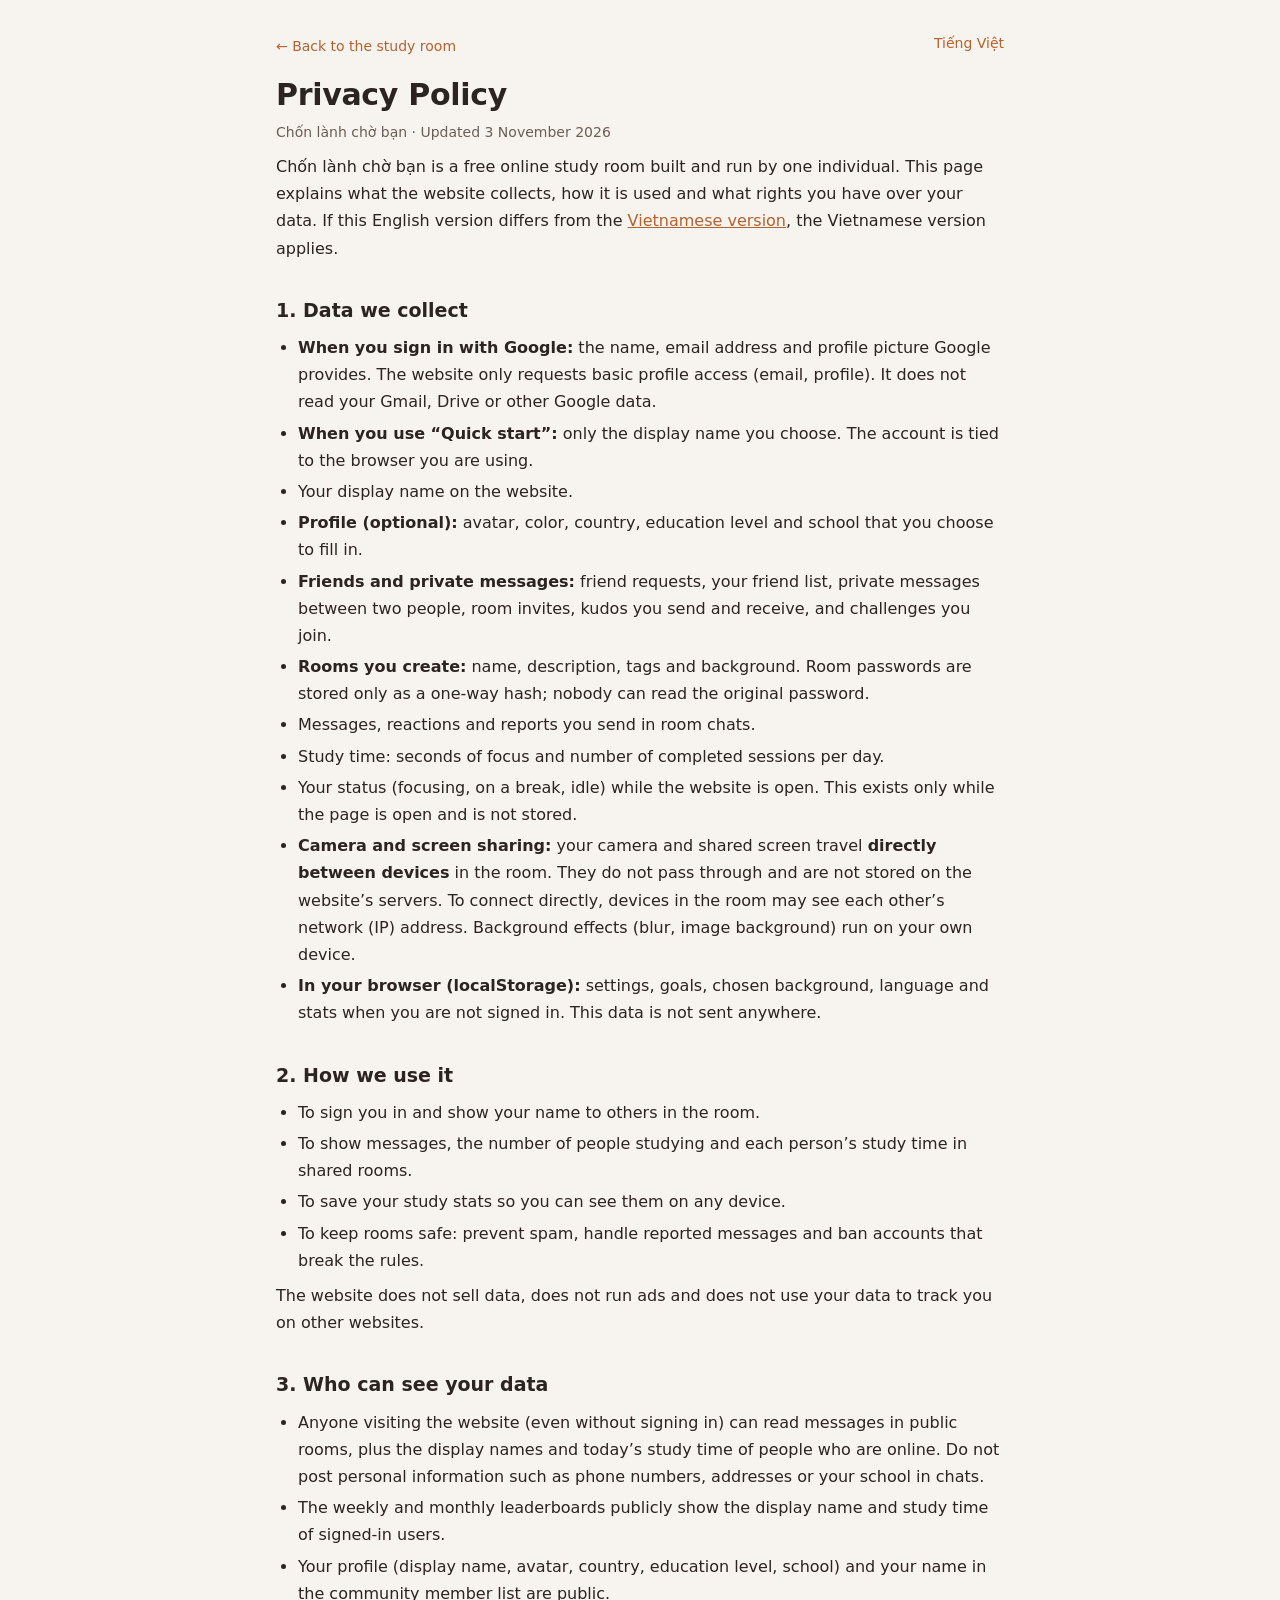
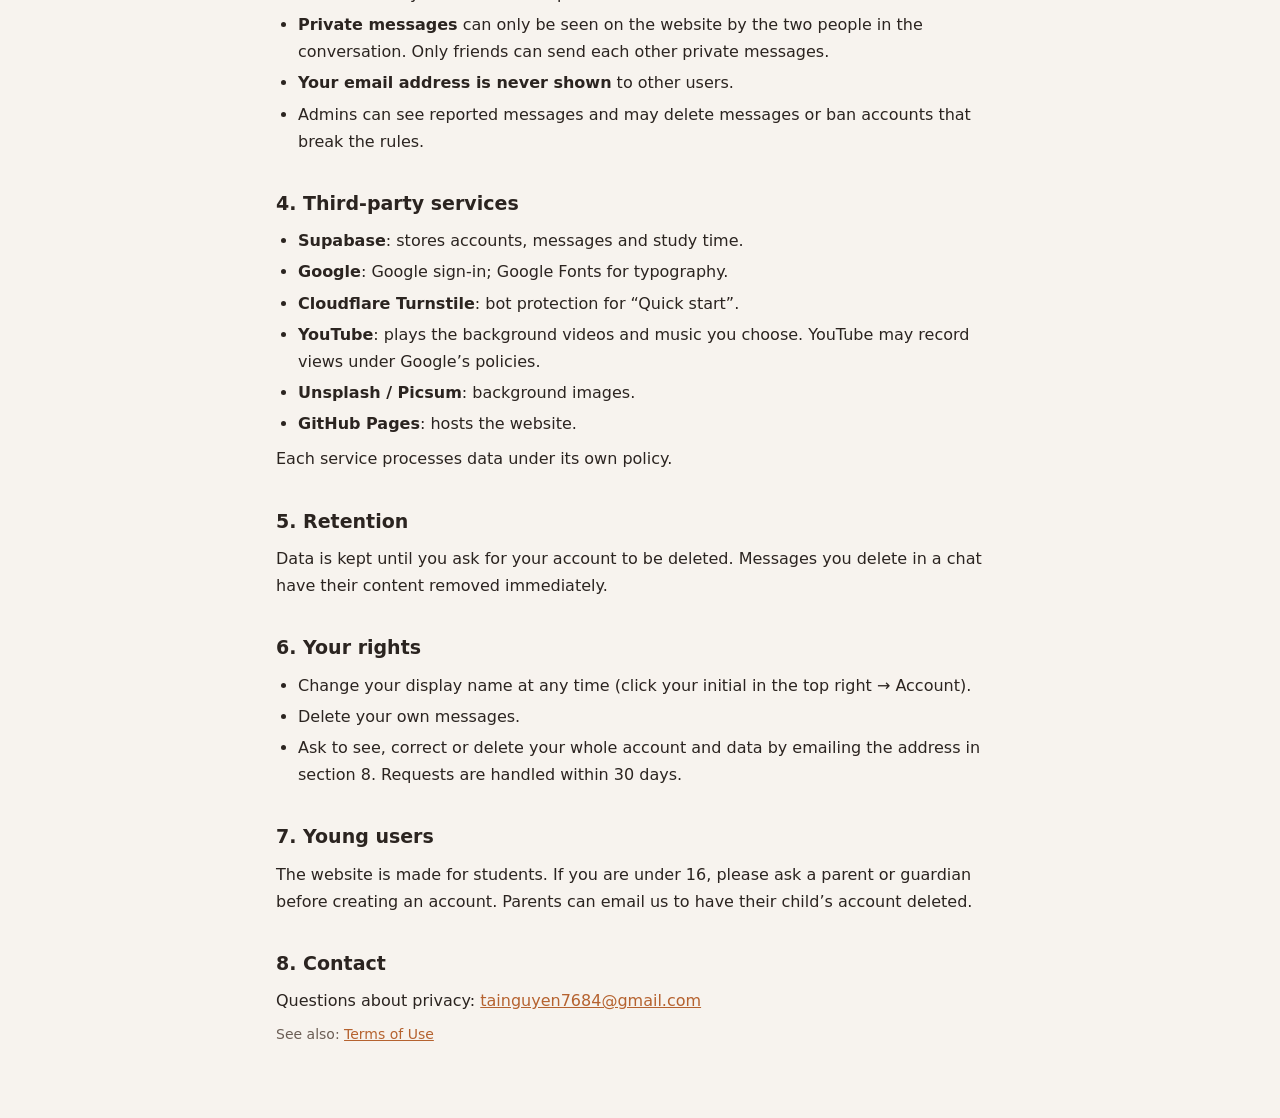
==== privacy-en.html @ 83a5f812 "Ban web 491a21d" ====
<!doctype html>
<html lang="en">
<head>
<meta charset="UTF-8" />
<meta name="viewport" content="width=device-width, initial-scale=1.0" />
<title>Privacy — Chốn lành chờ bạn</title>
<link rel="stylesheet" href="legal.css" />
</head>
<body>
<main>
  <a class="back" href="./">← Back to the study room</a> <a class="lang" href="privacy.html" lang="vi">Tiếng Việt</a>
  <h1>Privacy Policy</h1>
  <p class="meta">Chốn lành chờ bạn · Updated 3 November 2026</p>
  <p>Chốn lành chờ bạn is a free online study room built and run by one individual. This page explains what the website collects, how it is used and what rights you have over your data. If this English version differs from the <a href="privacy.html">Vietnamese version</a>, the Vietnamese version applies.</p>

  <h2>1. Data we collect</h2>
  <ul>
    <li><b>When you sign in with Google:</b> the name, email address and profile picture Google provides. The website only requests basic profile access (email, profile). It does not read your Gmail, Drive or other Google data.</li>
    <li><b>When you use “Quick start”:</b> only the display name you choose. The account is tied to the browser you are using.</li>
    <li>Your display name on the website.</li>
    <li><b>Profile (optional):</b> avatar, color, country, education level and school that you choose to fill in.</li>
    <li><b>Friends and private messages:</b> friend requests, your friend list, private messages between two people, room invites, kudos you send and receive, and challenges you join.</li>
    <li><b>Rooms you create:</b> name, description, tags and background. Room passwords are stored only as a one-way hash; nobody can read the original password.</li>
    <li>Messages, reactions and reports you send in room chats.</li>
    <li>Study time: seconds of focus and number of completed sessions per day.</li>
    <li>Your status (focusing, on a break, idle) while the website is open. This exists only while the page is open and is not stored.</li>
    <li><b>Camera and screen sharing:</b> your camera and shared screen travel <b>directly between devices</b> in the room. They do not pass through and are not stored on the website’s servers. To connect directly, devices in the room may see each other’s network (IP) address. Background effects (blur, image background) run on your own device.</li>
    <li><b>In your browser (localStorage):</b> settings, goals, chosen background, language and stats when you are not signed in. This data is not sent anywhere.</li>
  </ul>

  <h2>2. How we use it</h2>
  <ul>
    <li>To sign you in and show your name to others in the room.</li>
    <li>To show messages, the number of people studying and each person’s study time in shared rooms.</li>
    <li>To save your study stats so you can see them on any device.</li>
    <li>To keep rooms safe: prevent spam, handle reported messages and ban accounts that break the rules.</li>
  </ul>
  <p>The website does not sell data, does not run ads and does not use your data to track you on other websites.</p>

  <h2>3. Who can see your data</h2>
  <ul>
    <li>Anyone visiting the website (even without signing in) can read messages in public rooms, plus the display names and today’s study time of people who are online. Do not post personal information such as phone numbers, addresses or your school in chats.</li>
    <li>The weekly and monthly leaderboards publicly show the display name and study time of signed-in users.</li>
    <li>Your profile (display name, avatar, country, education level, school) and your name in the community member list are public.</li>
    <li><b>Private messages</b> can only be seen on the website by the two people in the conversation. Only friends can send each other private messages.</li>
    <li><b>Your email address is never shown</b> to other users.</li>
    <li>Admins can see reported messages and may delete messages or ban accounts that break the rules.</li>
  </ul>

  <h2>4. Third-party services</h2>
  <ul>
    <li><b>Supabase</b>: stores accounts, messages and study time.</li>
    <li><b>Google</b>: Google sign-in; Google Fonts for typography.</li>
    <li><b>Cloudflare Turnstile</b>: bot protection for “Quick start”.</li>
    <li><b>YouTube</b>: plays the background videos and music you choose. YouTube may record views under Google’s policies.</li>
    <li><b>Unsplash / Picsum</b>: background images.</li>
    <li><b>GitHub Pages</b>: hosts the website.</li>
  </ul>
  <p>Each service processes data under its own policy.</p>

  <h2>5. Retention</h2>
  <p>Data is kept until you ask for your account to be deleted. Messages you delete in a chat have their content removed immediately.</p>

  <h2>6. Your rights</h2>
  <ul>
    <li>Change your display name at any time (click your initial in the top right → Account).</li>
    <li>Delete your own messages.</li>
    <li>Ask to see, correct or delete your whole account and data by emailing the address in section 8. Requests are handled within 30 days.</li>
  </ul>

  <h2>7. Young users</h2>
  <p>The website is made for students. If you are under 16, please ask a parent or guardian before creating an account. Parents can email us to have their child’s account deleted.</p>

  <h2>8. Contact</h2>
  <p>Questions about privacy: <a href="mailto:tainguyen7684@gmail.com">tainguyen7684@gmail.com</a></p>

  <p class="meta">See also: <a href="terms-en.html">Terms of Use</a></p>
</main>
</body>
</html>
---- legal.css ----
:root { --bg: #f7f3ee; --ink: #2b2420; --ink-2: #6b5e55; --accent: #b5622f; --card: #fff; --line: #e8ded4; }
@media (prefers-color-scheme: dark) {
  :root { --bg: #1b1d27; --ink: #eceef5; --ink-2: #a6abbd; --accent: #f4a873; --card: #232634; --line: #30344a; }
}
* { box-sizing: border-box; }
body { margin: 0; background: var(--bg); color: var(--ink); font: 16px/1.7 system-ui, -apple-system, 'Segoe UI', sans-serif; }
main { max-width: 760px; margin: 0 auto; padding: 32px 16px 64px; }
h1 { font-size: 30px; line-height: 1.2; margin: 18px 0 4px; letter-spacing: -0.01em; }
h2 { font-size: 19px; margin: 32px 0 8px; }
p, ul { margin: 8px 0; }
ul { padding-left: 22px; }
li { margin: 4px 0; }
a { color: var(--accent); }
.meta { color: var(--ink-2); font-size: 14px; }
.back { font-size: 14px; text-decoration: none; }
.lang { float: right; font-size: 14px; text-decoration: none; }
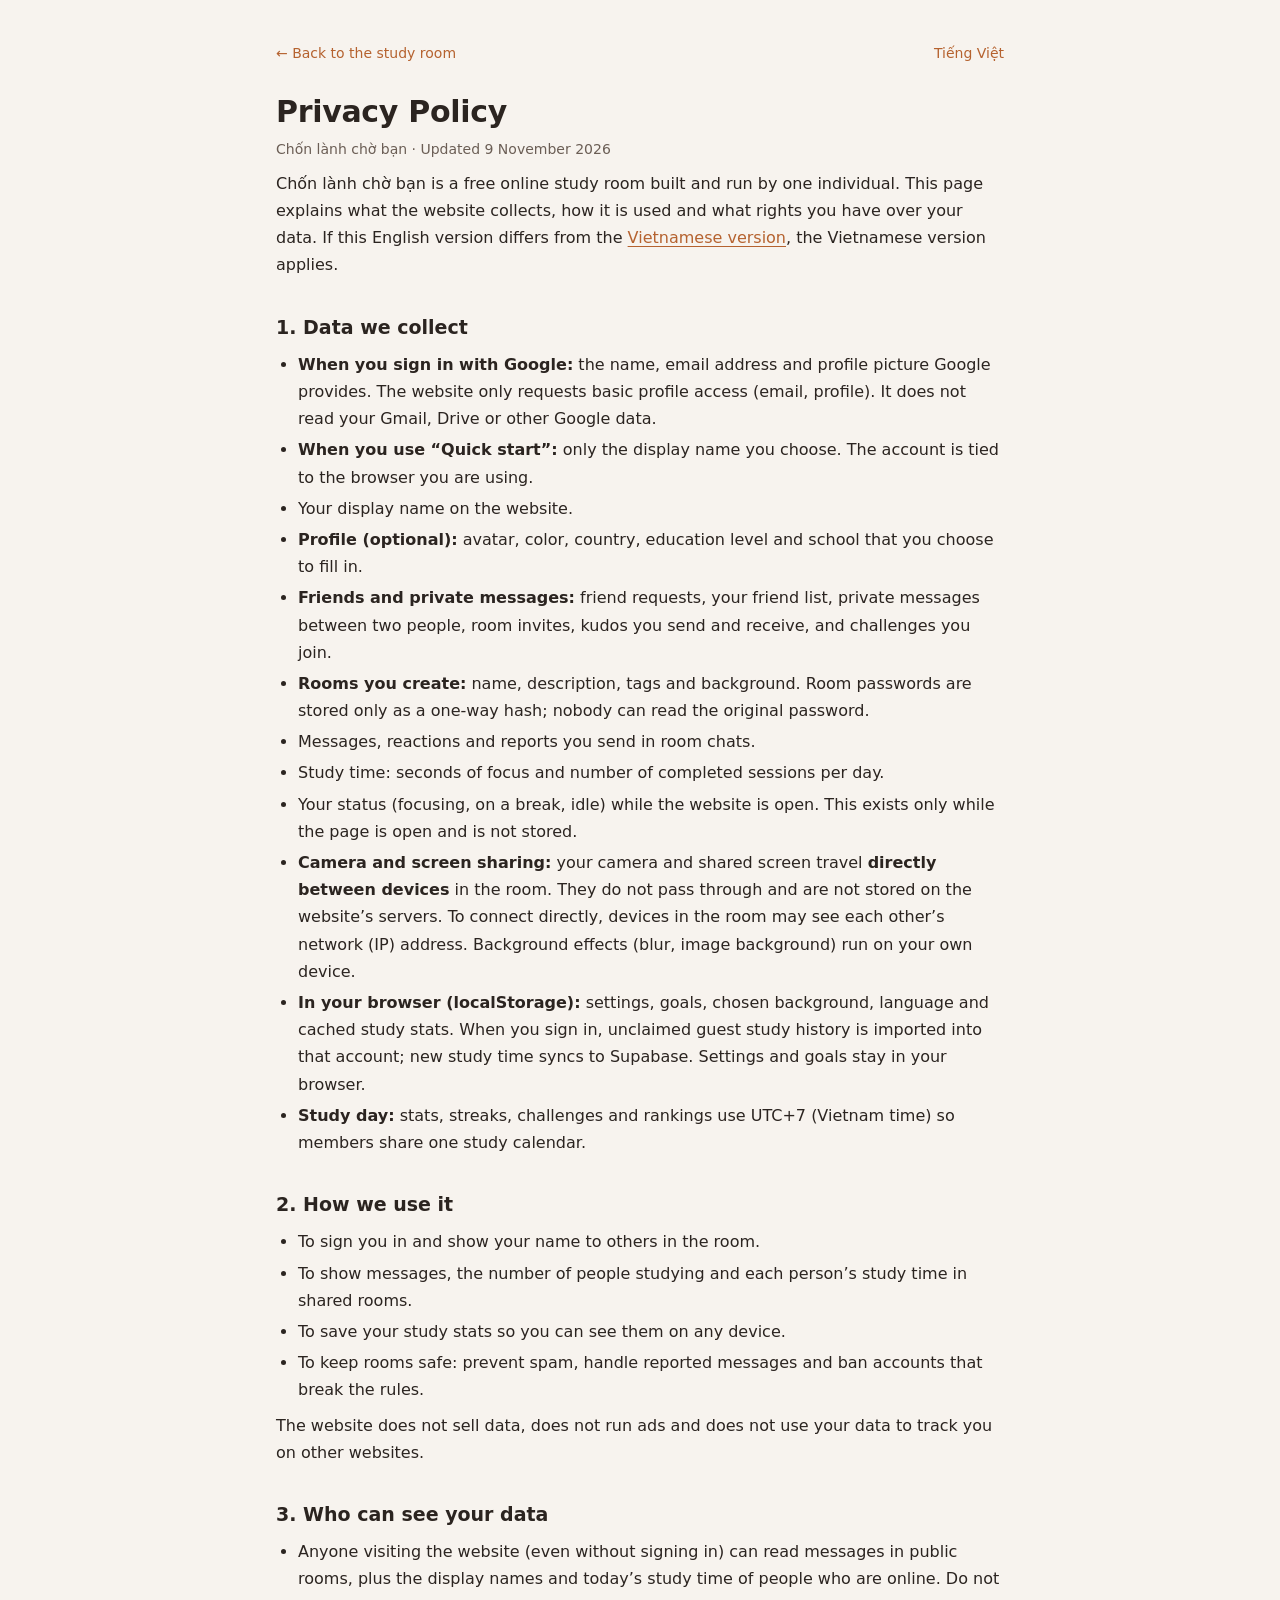
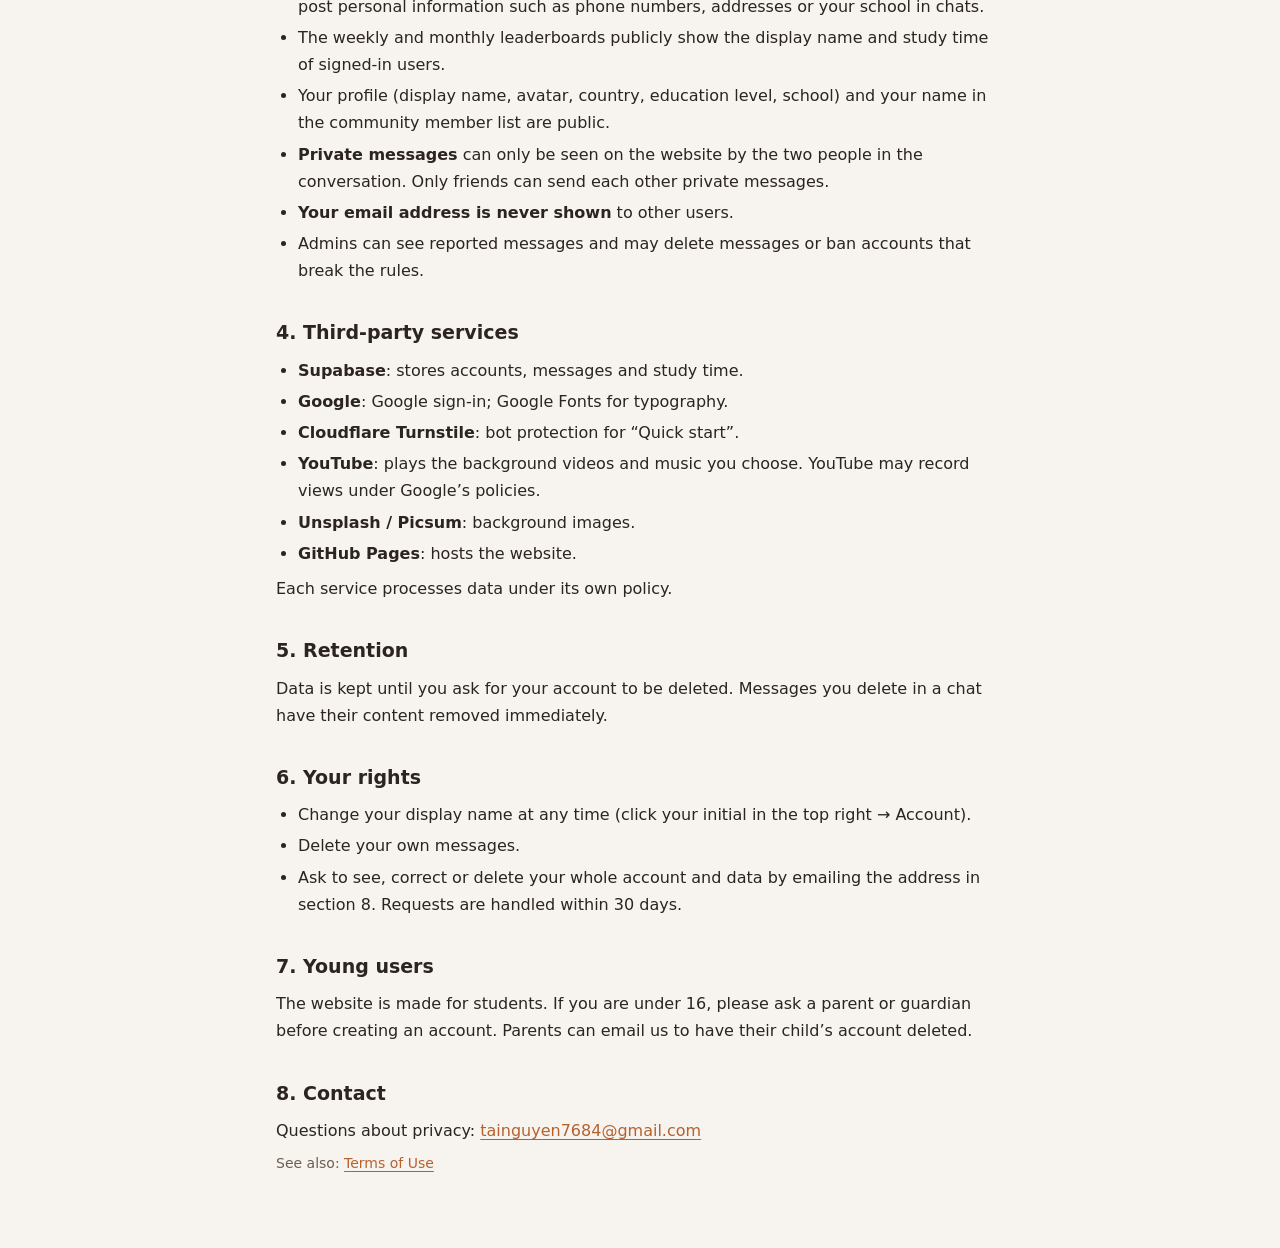
==== commit 42ef67a8: "Release cddedcb9fb72b956 source b91156c" ====
--- a/privacy-en.html
+++ b/privacy-en.html
@@ -10,7 +10,7 @@
 <main>
   <a class="back" href="./">← Back to the study room</a> <a class="lang" href="privacy.html" lang="vi">Tiếng Việt</a>
   <h1>Privacy Policy</h1>
-  <p class="meta">Chốn lành chờ bạn · Updated 3 November 2026</p>
+  <p class="meta">Chốn lành chờ bạn · Updated 9 November 2026</p>
   <p>Chốn lành chờ bạn is a free online study room built and run by one individual. This page explains what the website collects, how it is used and what rights you have over your data. If this English version differs from the <a href="privacy.html">Vietnamese version</a>, the Vietnamese version applies.</p>
 
   <h2>1. Data we collect</h2>
@@ -25,7 +25,8 @@
     <li>Study time: seconds of focus and number of completed sessions per day.</li>
     <li>Your status (focusing, on a break, idle) while the website is open. This exists only while the page is open and is not stored.</li>
     <li><b>Camera and screen sharing:</b> your camera and shared screen travel <b>directly between devices</b> in the room. They do not pass through and are not stored on the website’s servers. To connect directly, devices in the room may see each other’s network (IP) address. Background effects (blur, image background) run on your own device.</li>
-    <li><b>In your browser (localStorage):</b> settings, goals, chosen background, language and stats when you are not signed in. This data is not sent anywhere.</li>
+    <li><b>In your browser (localStorage):</b> settings, goals, chosen background, language and cached study stats. When you sign in, unclaimed guest study history is imported into that account; new study time syncs to Supabase. Settings and goals stay in your browser.</li>
+    <li><b>Study day:</b> stats, streaks, challenges and rankings use UTC+7 (Vietnam time) so members share one study calendar.</li>
   </ul>
 
   <h2>2. How we use it</h2>
--- a/legal.css
+++ b/legal.css
@@ -14,3 +14,7 @@
 .meta { color: var(--ink-2); font-size: 14px; }
 .back { font-size: 14px; text-decoration: none; }
 .lang { float: right; font-size: 14px; text-decoration: none; }
+a { overflow-wrap: anywhere; text-underline-offset: 3px; }
+a:focus-visible { outline: 2px solid var(--accent); outline-offset: 4px; border-radius: 3px; }
+.back, .lang { display: inline-flex; align-items: center; min-height: 44px; }
+@media (max-width: 380px) { .lang { float: none; margin-left: 12px; } h1 { font-size: 27px; } }
